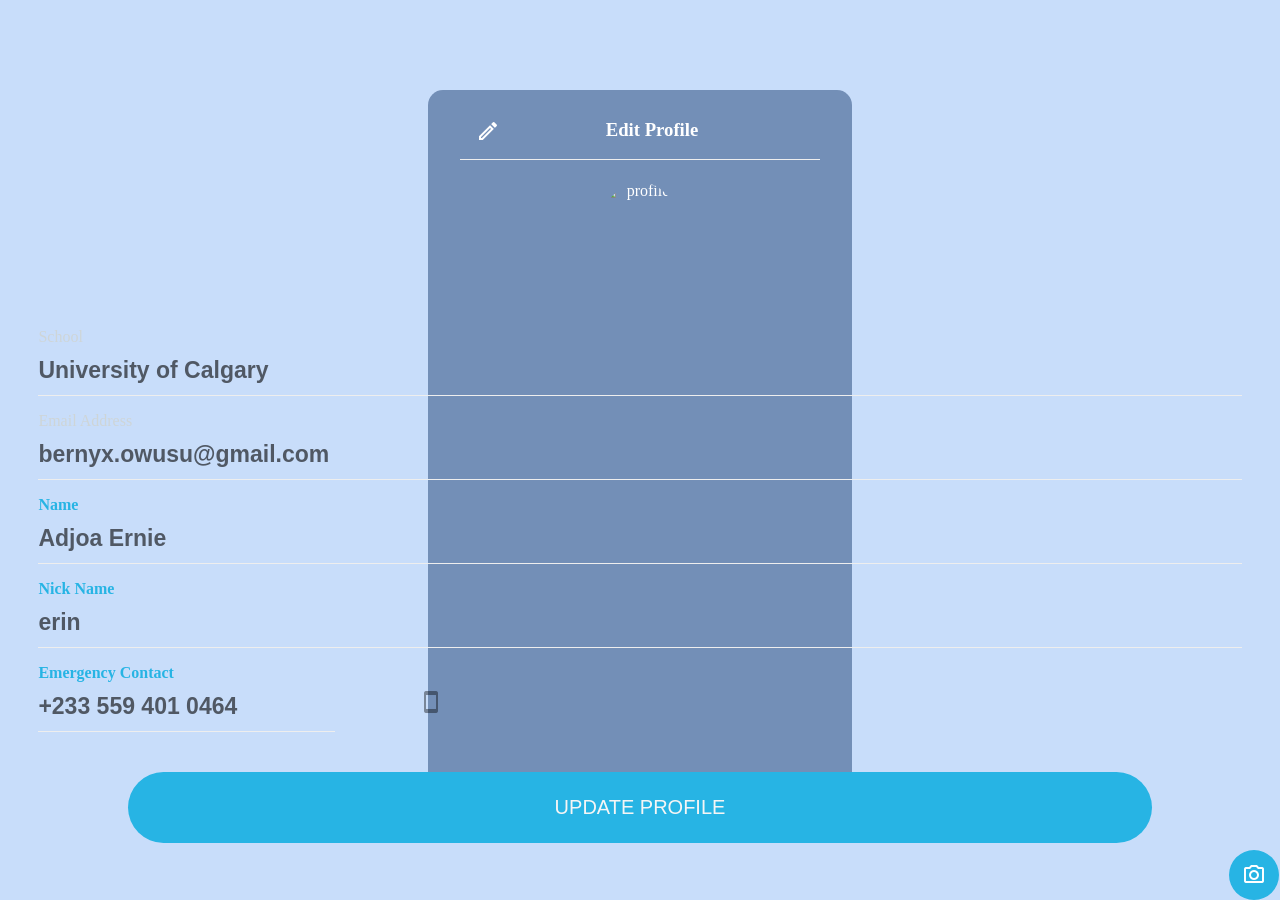
==== updateProfile/index.html @ 31f63a9d "grid-flex" ====
<!DOCTYPE html>
<html lang="en">
  <head>
    <meta charset="UTF-8" />
    <meta name="viewport" content="width=device-width, initial-scale=1.0" />
    <title>Profile</title>
    <link rel="stylesheet" href="./index.css" />
    <link
      rel="stylesheet"
      href="https://fonts.googleapis.com/icon?family=Material+Icons+Outlined"
    />
  </head>
  <body>
    <div class="profileContainer">
      <div class="profile">
        <div class="header">
          <span class="material-icons-outlined">create </span>
          <h3>Edit Profile</h3>
          <div></div>
        </div>
        <div class="imageContainer">
          <div class="img-profile">

            <img
            class="img"
            alt="profile"
            src="https://images.unsplash.com/photo-1574701148212-8518049c7b2c?ixlib=rb-4.0.3&ixid=M3wxMjA3fDB8MHxzZWFyY2h8Mnx8YmVhdXRpZnVsJTIwZ2lybHN8ZW58MHx8MHx8fDA%3D&w=1000&q=80"
            />
          
          </div>
          
          
          <div class="iconDiv">
            <div class="blueCircle">
              <span class="material-icons-outlined icon"> photo_camera </span>
            </div>
          </div>
        </div>
        <!-- form -->
        <div id="formContainer">
          <form>
            <div class="info">
              <label for="school">School</label>
              <input type="text" id="school" value="University of Calgary" />
            </div>
            <div class="info">
              <label for="email">Email Address</label>
              <input type="text" id="email" value="bernyx.owusu@gmail.com" />
            </div>
            <div class="info">
              <label for="name" class="blueName">Name</label>
              <input type="text" id="name" value="Adjoa Ernie" />
            </div>
            <div class="info">
              <label for="nick" class="blueName">Nick Name</label>
              <input type="text" id="nick" value="erin" />
            </div>
            <div class="info">
              <label for="cnt" class="blueName">Emergency Contact</label>
              <div class="phoneBox">
                <input type="text" id="cnt" value="+233 559 401 0464" />
                <span class="material-icons-outlined phone"> smartphone </span>
              </div>
            </div>
            <button type="button">Update profile</button>
          </form>
        </div>
      </div>
    </div>
  </body>
</html>
---- updateProfile/index.css ----
* {
  box-sizing: border-box;
  margin: 0;
  padding: 0;
}

body{
  width: 100%;
  height: 100vh;
  overflow: hidden;
  padding: 0;
  margin: 0;
  /* padding: 6rem; */
}


.profileContainer {
  width: 100%;
  height: 100vh;
  background-color: #c8ddfa;
  display: flex;
  justify-content: center;
  align-items: center;
  overflow: hidden;
  margin: 0 auto;
  padding: 6rem;

}

.profile {
  width: 39%;
  background-color: #738fb7;
  color: white;
  height: 80vh;

  padding:0.8rem 2rem;

  border-radius: 15px;

}

.imageContainer {
  margin-top: 1.8rem;
  /* height: max-content; */
  text-align: center;
  margin: 0 auto;
  width: 40%;
  height: 9rem;
}
.img-profile {
  display: flex;
  justify-content: center;
  align-items: center;
  width: 100%;
  height: 100%;
  padding: 1rem 2rem;
}
.img {
  width: 100px;
  height: 100px;
  border-radius: 50%;
  object-fit: cover;
}

.blueCircle {
  width: 50px;
  height: 50px;
  background-color: #27b4e4;
  border-radius: 50%;
  display: flex;
  align-items: center;
  justify-content: center;
}

.iconDiv {
  position: absolute;
  bottom: 0;
  right: 1px;
}

.icon {
  color: #fff;
}

.header {
  position: relative;
  top: 0;
  left: 0;
  width: 100%;
  display: flex;
  justify-content: space-between;
  border-bottom: 1px solid #eee;
  padding: 1rem;
}

form {
  position: absolute;

  top: 20rem;
  right: 0;
  bottom: 0;
  width: 100%;
  height: auto;
  display: flex;
  flex-direction: column;
  align-items: center;
}

.info {
  display: flex;
  flex-direction: column;
  width: 100%;
  padding: 0.5rem 2.4rem;
}

input {
  height: 50px;
  background-color: transparent;
  border: none;
  outline: none;
  font-size: 23px;
  font-weight: 600;
  color: rgba(0, 0, 0, 0.6);
  border-bottom: 0.001px solid #eee;
}

button {
  margin-top: 2rem;
  width: 80%;
  padding: 1.5rem;
  border-radius: 50px;
  border: none;
  cursor: pointer;
  background-color: #27b4e4;
  color: whitesmoke;
  font-size: 20px;
  text-transform: uppercase;
  font-weight: 500;
}

label {
  color: #ced5d7;
}

.blueName {
  color: #27b4e4;
  font-weight: 600;
}
.phone {
  color: rgba(0, 0, 0, 0.4);
  margin-left: 5rem;
}
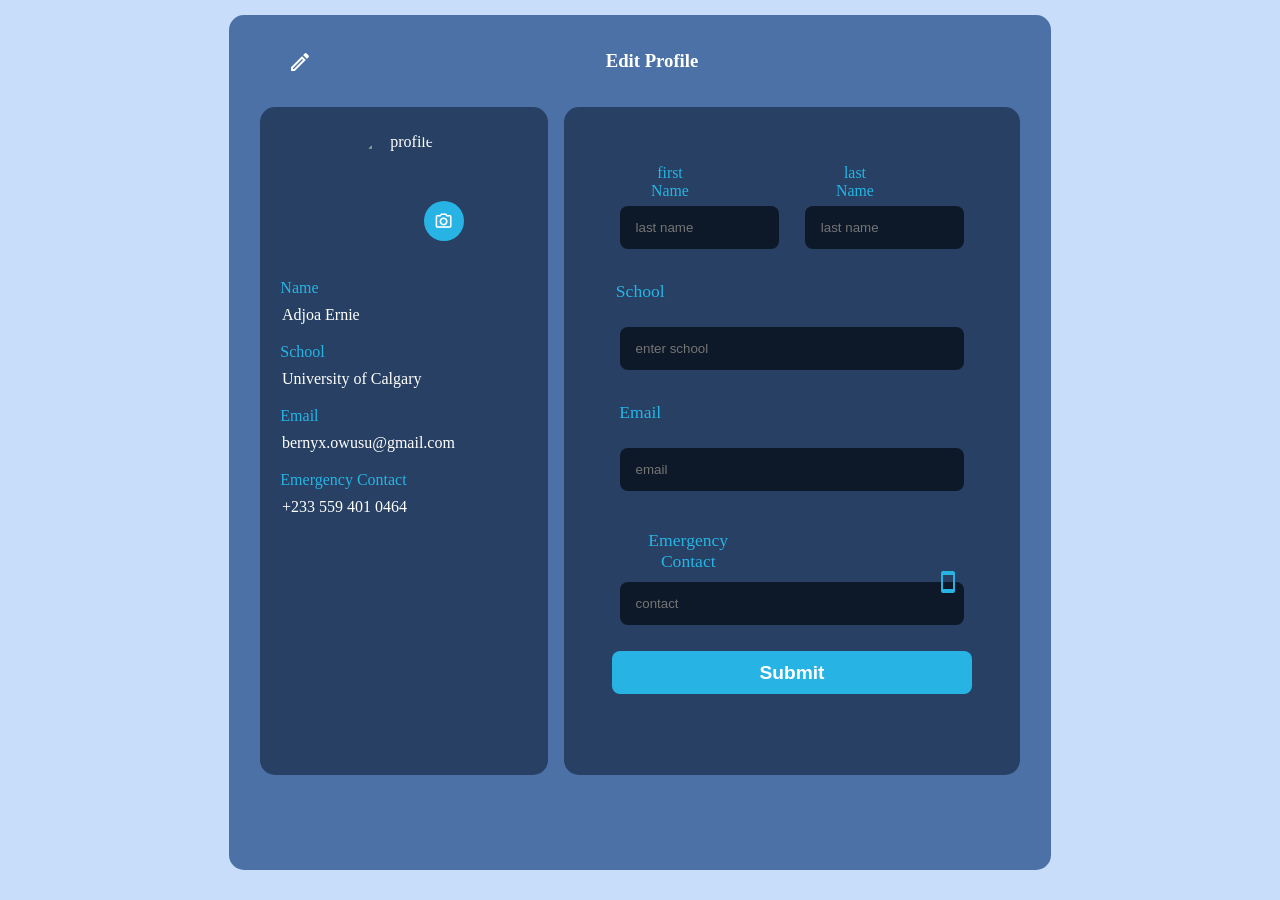
==== commit 9081a3fc: "grid-flex" ====
--- a/updateProfile/index.html
+++ b/updateProfile/index.html
@@ -18,54 +18,120 @@
           <h3>Edit Profile</h3>
           <div></div>
         </div>
-        <div class="imageContainer">
-          <div class="img-profile">
+          <!-- --------------- grid template --------------------- -->
+          <div class="aside">
+                <!-- --------------------left ----------------------- -->
+            <div class="profile-control">
+              <!-- --------------------- image----------------------- -->
+              <div class="imageContainer">
+                <div class="img-profile">
+                  <img
+                  class="image"
+                  alt="profile"
+                  src="https://images.unsplash.com/photo-1574701148212-8518049c7b2c?ixlib=rb-4.0.3&ixid=M3wxMjA3fDB8MHxzZWFyY2h8Mnx8YmVhdXRpZnVsJTIwZ2lybHN8ZW58MHx8MHx8fDA%3D&w=1000&q=80"
+                  />
+                  <div class="iconDiv">
+                    <div class="blueCircle">
+                      <span class="material-icons-outlined icon"> photo_camera </span>
+                    </div>
+                  </div>
+                </div>
+                </div>
+                
+                <div class="profile-info">
+                 
+                  <div class="info-edit">
+                    <div class="info">
+                    <label for="name" class="info-label">Name</label>
+                    <span type="text" id="name" class="info"> Adjoa Ernie</span>
+                  </div>
 
-            <img
-            class="img"
-            alt="profile"
-            src="https://images.unsplash.com/photo-1574701148212-8518049c7b2c?ixlib=rb-4.0.3&ixid=M3wxMjA3fDB8MHxzZWFyY2h8Mnx8YmVhdXRpZnVsJTIwZ2lybHN8ZW58MHx8MHx8fDA%3D&w=1000&q=80"
-            />
-          
+                </div>
+               
+                <div class="info-edit">
+                  <div class="info">
+                  <label for="school" class="info-label">School</label>
+                  <span type="text" id="school" class="info"> University of Calgary</span>
+                </div>
+              </div>
+              <div class="info-edit">
+                <div class="info">
+                  <label for="email" class="info-label">Email</label>
+                  <span type="text" id="email" class="info"> bernyx.owusu@gmail.com</span>
+                </div>
+              </div>
+                <div class="info-edit">
+                  <div class="info">
+                  <label for="contact" class="info-label">Emergency Contact</label>
+                  <span type="text" id="contact" class="info"> +233 559 401 0464</span>
+                </div>
+              </div>
+         
+           
+              </div>
+
+
+              <!-- ------------------------------- end of profile info ------------------------------ -->
+
+
+
+              </div>
+
+            <!-- --------------------right ------------------------- -->
+            <div class="edit-profile">
+                <form action="#">
+                  <div class="grid-col">
+                    <div class="form-control ">
+                      <label for="name" class="info-label">first Name</label>
+                      <input type="text" id="name" placeholder="last name" />
+                      
+                    </div>
+                    <div class="form-control ">
+                      <label for="name" class="info-label">last Name</label>
+                      <input type="text" id="name" placeholder="last name" />
+                      
+                    </div>
+                    
+                  </div>
+                  <div class="form-control">
+                    <label for="school" class="info-label"> School</label>
+                    <input type="text" id="name" placeholder="enter school" />
+
+                  </div>
+
+                  <div class="form-control">
+                    <label for="email" class="info-label"> Email</label>
+                    <input type="text" id="email" placeholder="email" />
+
+                  </div>
+
+                  <div class="form-control contact">
+                    <label for="contact" class="info-label last-child"> Emergency Contact</label>
+                    <input type="text" id="contact" placeholder="contact" />
+                    <span class="material-icons-outlined phone"> smartphone </span>
+                  </div>
+
+                    <button class="submit-update" type="button"> Submit</button>
+                </form>
+
+            </div>
+
+            <div class="fake-height"></div>
           </div>
-          
-          
-          <div class="iconDiv">
-            <div class="blueCircle">
-              <span class="material-icons-outlined icon"> photo_camera </span>
+
+          <!-- ......................... trick upload image ..................... -->
+          <div class="upload trick-upload">
+            <input type="file" id="file" />
             </div>
-          </div>
-        </div>
-        <!-- form -->
-        <div id="formContainer">
-          <form>
-            <div class="info">
-              <label for="school">School</label>
-              <input type="text" id="school" value="University of Calgary" />
-            </div>
-            <div class="info">
-              <label for="email">Email Address</label>
-              <input type="text" id="email" value="bernyx.owusu@gmail.com" />
-            </div>
-            <div class="info">
-              <label for="name" class="blueName">Name</label>
-              <input type="text" id="name" value="Adjoa Ernie" />
-            </div>
-            <div class="info">
-              <label for="nick" class="blueName">Nick Name</label>
-              <input type="text" id="nick" value="erin" />
-            </div>
-            <div class="info">
-              <label for="cnt" class="blueName">Emergency Contact</label>
-              <div class="phoneBox">
-                <input type="text" id="cnt" value="+233 559 401 0464" />
-                <span class="material-icons-outlined phone"> smartphone </span>
-              </div>
-            </div>
-            <button type="button">Update profile</button>
-          </form>
-        </div>
+
+          <!-- --------------------- end of grid template ----------------------- -->
+
+
+
+
+     
       </div>
     </div>
+      <script src="./main.js"></script>
   </body>
-</html>
+</html>
--- a/updateProfile/index.css
+++ b/updateProfile/index.css
@@ -15,6 +15,7 @@
 
 
 .profileContainer {
+  
   width: 100%;
   height: 100vh;
   background-color: #c8ddfa;
@@ -23,41 +24,82 @@
   align-items: center;
   overflow: hidden;
   margin: 0 auto;
-  padding: 6rem;
+  padding: 0.8rem 0.5rem;
 
 }
 
 .profile {
-  width: 39%;
-  background-color: #738fb7;
-  color: white;
-  height: 80vh;
-
-  padding:0.8rem 2rem;
+  margin-top: -1rem;
+
+  width: 65%;
+  background-color: #4b71a6;
+  color: white;
+  height: 95vh;
 
   border-radius: 15px;
-
-}
+  padding: 1.2rem 1.7rem;
+
+
+}
+.profile .header {
+  position: relative;
+  top: 0;
+  left: 0;
+  width: 100%;
+  display: flex;
+  justify-content: space-between;
+  padding: 1rem 2rem;
+}
+
+.profile .aside{
+  
+  display: grid;
+  grid-template-columns: 18rem auto;
+  grid-gap: 1rem;
+  width: 100%;
+  height: 94%;
+  padding:1.1rem 0.2rem;
+  text-align: center;
+  align-items: center;
+
+}
+
+.profile .aside .profile-control{
+  width: 100%;
+  height: 100%;
+  background-color: #274063;
+  border-radius: 15px;
+  padding: 1rem 0.2rem;
+  position: relative;
+  color: white;
+
+}
+
+
 
 .imageContainer {
-  margin-top: 1.8rem;
+  margin-top: -1.8rem;
   /* height: max-content; */
-  text-align: center;
-  margin: 0 auto;
-  width: 40%;
+  margin: 0 auto;
+  width: 100%;
   height: 9rem;
+  display: flex;
+  justify-content: center;
+  align-items: center;
 }
 .img-profile {
-  display: flex;
-  justify-content: center;
-  align-items: center;
-  width: 100%;
-  height: 100%;
+  margin-top: -1.8rem;
+  position: relative;
+  display: flex;
+  justify-content: center;
+  align-items: center;
+  width: 100%;
+  height: 50%;
   padding: 1rem 2rem;
 }
-.img {
-  width: 100px;
-  height: 100px;
+ div.img-profile img.image {
+  width: 6rem;
+  height: 6em;
   border-radius: 50%;
   object-fit: cover;
 }
@@ -74,79 +116,215 @@
 
 .iconDiv {
   position: absolute;
-  bottom: 0;
-  right: 1px;
+  bottom: -1.8rem;
+  right: 4.7rem;
+  scale: 0.8;
+  cursor: pointer;
 }
 
 .icon {
   color: #fff;
 }
 
-.header {
-  position: relative;
+.profile-control .profile-info{
+  width: 100%;
+  height: 100%;
+  border-radius: 15px;
+  padding: 0.3rem 0.8rem;
+  /* position: relative; */
+  color: white;
+  margin: 0 auto;
+  /* display: none; */
+  
+}
+
+.profile-control .profile-info .info-edit{
+  display: flex;
+  align-items: center;
+  width: 100%;
+  height: 4rem;
+  padding: 0.3rem 0.8rem;
+  
+
+}
+
+.profile-control .profile-info .info-edit .info{
+  display: flex;
+  grid-gap: 0.3rem;
+  width: 100%;
+  margin: 0.2rem 02rem;
+  padding: 0;
+  height: 100%;
+  color: white;
+  position: relative;
+
+}
+
+
+ div.profile-control div.profile-info div.info-edit div.info label.info-label{
+  display: flex;
+  align-items: center;
+  gap: 0.5rem;
+  width: 100%;
+  height: 100%;
+  position: absolute;
+  left:  2.7rem;
+  top: -1rem;
+  color: white;
+  transform: translateX(-50%);
+  font-size: 1rem;
+  color: #27b4e4;
+}
+ div.profile-control div.profile-info div.info-edit div.info span {
+
+  display: flex;
+  align-items: center;
+  gap: 0.5rem;
+  width: 100%;
+  height: 100%;
+  position: absolute;
+  left: 0.8rem;
+  top: 0.5rem;
+  color: white;
+  transform: translateX(-50%);
+  font-size: 1rem;
+
+  
+
+}
+
+
+div.profile div.aside div.edit-profile {
+ 
+  width: 100%;
+  height: 100%;
+  background-color: #274063;
+  border-radius: 15px;
+  padding: 1rem 2rem;
+  color: white;
+  display: flex;
+  justify-content: center;
+  align-items: center;
+  margin: 0 auto;
+}
+
+div.profile div.aside div.edit-profile form {
+  width: 100%;
+  height: 100%;
+  padding: 1rem 0.8rem;
+  text-align: center;
+  margin: 0 auto;
+
+}
+div.profile div.aside div.edit-profile form .grid-col{
+  display: grid;
+  grid-template-columns: 1fr 1fr;
+  grid-gap: 0.2rem;
+  width: 100%;
+}
+div.profile div.aside div.edit-profile form .grid-col .form-control label{
+  display: flex;
+  justify-content: space-between;
+  align-items: center;
+  width: 100%;
+  transform: translateX(-17%);
+  font-size: 0.9rem;
+  height:100% ;
+  scale: 1.1;
+
+}
+
+
+div.profile div.aside div.edit-profile form .form-control{
+  width: 100%;
+  height: 12vh;
+  text-align: center;
+  margin: 0 auto;
+  padding: 0.4rem 0.7rem;
+  display: grid;
+  grid-template-rows: 1fr 1fr;
+  margin-top: 0.8rem;
+
+}
+
+div.profile div.aside div.edit-profile form .form-control label{
+  color: #27b4e4;
+  font-size: 1.1rem;
+  transform: translateX(-44%);
+  padding: 0.1rem 3.2rem;
+  transition: all 0.3s ease-in-out;
+
+}
+
+div.profile div.aside div.edit-profile form .form-control label:focus{
+  font-size: 1rem;
+}
+
+
+div.profile div.aside div.edit-profile form .form-control input{
+  border: none;
+  border-bottom: 3px;
+  
+  width: 100%;
+  height: 2.7rem;
+  outline:none;
+  border-radius: 8px;
+  padding: 0 1rem;
+  background-color: #0d1828;
+  color: white;
+}
+
+div.profile div.aside div.edit-profile form .form-control input:focus{
+  outline:none; 
+}
+
+div.profile div.aside div.edit-profile form div.form-control label.info-label.last-child {
+  padding: 0.6rem 8.2rem;
+  position: relative;
+  left: 3rem;
+}
+
+ div.profile div.aside div.edit-profile form div.form-control.contact {
+  position: relative;
+}
+
+div.profile div.aside div.edit-profile form div.form-control.contact span {
+position: absolute;
+top: 3.5rem;
+right: 1rem;
+  color: #27b4e4;
+}
+
+.fake-height{
+  width: 100%;
+}
+
+ div.profile div.aside div.edit-profile form button.submit-update {
+  width: 98%;
+  height: 2.7rem;
+  border-radius: 8px;
+  background-color: #27b4e4;
+  color: white;
+  font-size: 1.2rem;
+  font-weight: 600;
+  border: none;
+  outline: none;
+  margin-top: 1rem;
+  cursor: pointer;
+  transition: all 0.3s ease-in-out;
+  margin-top: 1.8rem;
+}
+
+div.profile div.aside div.edit-profile form button.submit-update:hover {
+  background-color: rgb(230, 230, 230);
+  color: #27b4e4;
+}
+
+.trick-upload{
+  width: 50%;
+  height: 4rem;
+  position: absolute;
   top: 0;
   left: 0;
-  width: 100%;
-  display: flex;
-  justify-content: space-between;
-  border-bottom: 1px solid #eee;
-  padding: 1rem;
-}
-
-form {
-  position: absolute;
-
-  top: 20rem;
-  right: 0;
-  bottom: 0;
-  width: 100%;
-  height: auto;
-  display: flex;
-  flex-direction: column;
-  align-items: center;
-}
-
-.info {
-  display: flex;
-  flex-direction: column;
-  width: 100%;
-  padding: 0.5rem 2.4rem;
-}
-
-input {
-  height: 50px;
-  background-color: transparent;
-  border: none;
-  outline: none;
-  font-size: 23px;
-  font-weight: 600;
-  color: rgba(0, 0, 0, 0.6);
-  border-bottom: 0.001px solid #eee;
-}
-
-button {
-  margin-top: 2rem;
-  width: 80%;
-  padding: 1.5rem;
-  border-radius: 50px;
-  border: none;
-  cursor: pointer;
-  background-color: #27b4e4;
-  color: whitesmoke;
-  font-size: 20px;
-  text-transform: uppercase;
-  font-weight: 500;
-}
-
-label {
-  color: #ced5d7;
-}
-
-.blueName {
-  color: #27b4e4;
-  font-weight: 600;
-}
-.phone {
-  color: rgba(0, 0, 0, 0.4);
-  margin-left: 5rem;
-}
+  visibility: hidden;
+}
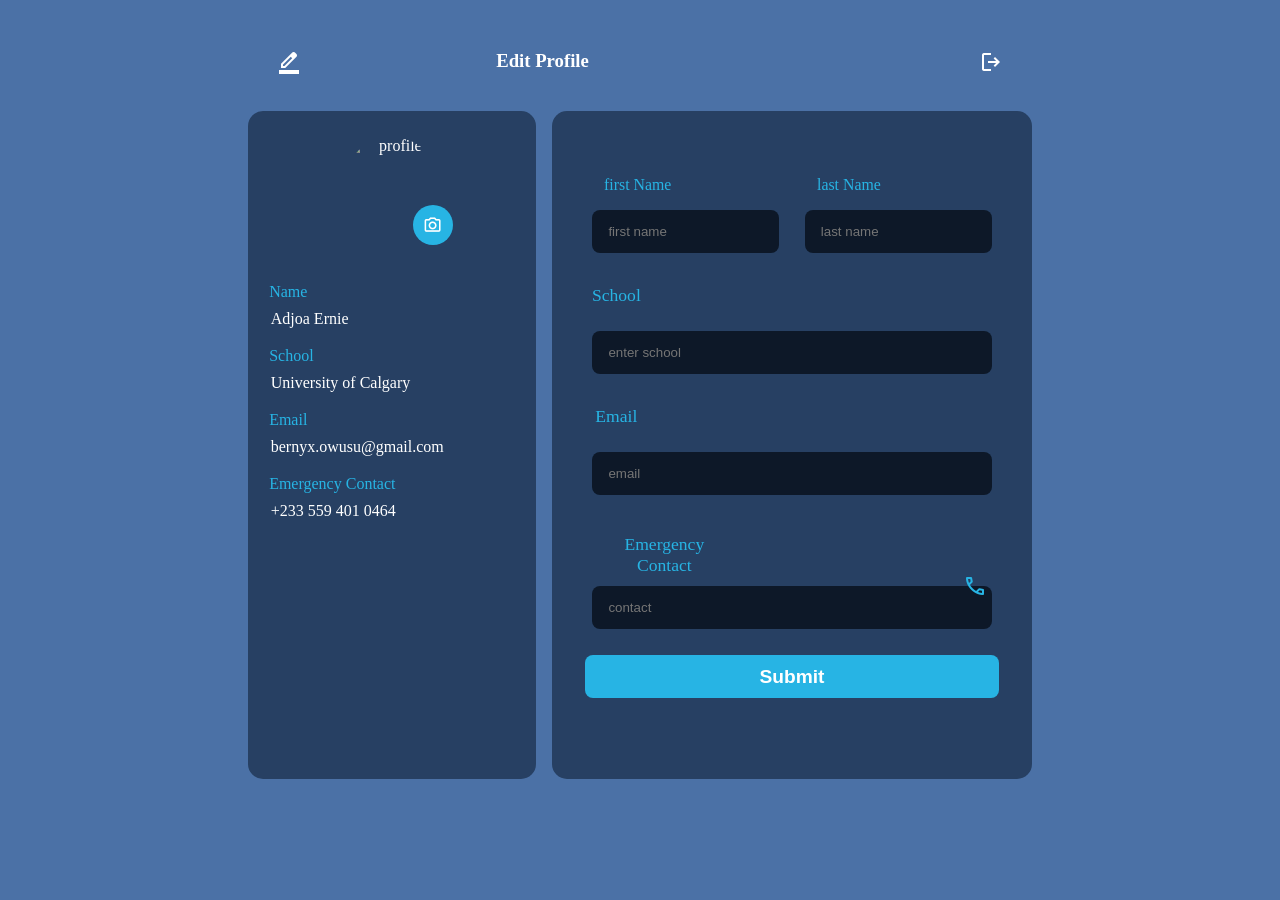
==== commit b57d4cbd: "window.location, adding and removing classes" ====
--- a/updateProfile/index.html
+++ b/updateProfile/index.html
@@ -3,135 +3,166 @@
   <head>
     <meta charset="UTF-8" />
     <meta name="viewport" content="width=device-width, initial-scale=1.0" />
+    <meta author="Adjoa Owusu" />
+    <meta
+      name="description"
+      content="A simple profile page with a side navigation bar"
+    />
     <title>Profile</title>
-    <link rel="stylesheet" href="./index.css" />
     <link
       rel="stylesheet"
       href="https://fonts.googleapis.com/icon?family=Material+Icons+Outlined"
     />
+    <link
+      rel="stylesheet"
+      href="https://fonts.googleapis.com/css2?family=Material+Symbols+Outlined:opsz,wght,FILL,GRAD@48,400,0,0"
+    />
+    <!-- favicon -->
+    <link rel="apple-touch-icon" href="./DIV-LoGo.png" />
+    <link rel="stylesheet" href="./index.css" />
+    <link rel="stylesheet" href="./media.css" />
   </head>
   <body>
     <div class="profileContainer">
       <div class="profile">
         <div class="header">
-          <span class="material-icons-outlined">create </span>
+          <span class="material-symbols-outlined"> border_color </span>
           <h3>Edit Profile</h3>
           <div></div>
+          <div class="logout">
+          <span class="material-symbols-outlined"> logout</span>
+
+          </div>
         </div>
-          <!-- --------------- grid template --------------------- -->
-          <div class="aside">
-                <!-- --------------------left ----------------------- -->
-            <div class="profile-control">
-              <!-- --------------------- image----------------------- -->
-              <div class="imageContainer">
-                <div class="img-profile">
-                  <img
+
+      
+        <!-- --------------- grid template --------------------- -->
+        <div class="aside">
+          <!-- --------------------left ----------------------- -->
+          <div class="profile-control">
+            <!-- --------------------- image----------------------- -->
+            <div class="imageContainer">
+              <div class="img-profile">
+                <img
                   class="image"
+                  id="image"
                   alt="profile"
                   src="https://images.unsplash.com/photo-1574701148212-8518049c7b2c?ixlib=rb-4.0.3&ixid=M3wxMjA3fDB8MHxzZWFyY2h8Mnx8YmVhdXRpZnVsJTIwZ2lybHN8ZW58MHx8MHx8fDA%3D&w=1000&q=80"
-                  />
-                  <div class="iconDiv">
-                    <div class="blueCircle">
-                      <span class="material-icons-outlined icon"> photo_camera </span>
-                    </div>
+                />
+                <div class="iconDiv">
+                  <div class="blueCircle">
+                    <span class="material-icons-outlined icon">
+                      photo_camera
+                    </span>
                   </div>
                 </div>
+              </div>
+            </div>
+
+            <div class="profile-info">
+              <div class="info-edit">
+                <div class="info">
+                  <label for="name" class="info-label">Name</label>
+                  <span type="text" id="name" class="info"> Adjoa Ernie</span>
                 </div>
-                
-                <div class="profile-info">
-                 
-                  <div class="info-edit">
-                    <div class="info">
-                    <label for="name" class="info-label">Name</label>
-                    <span type="text" id="name" class="info"> Adjoa Ernie</span>
-                  </div>
+              </div>
 
-                </div>
-               
-                <div class="info-edit">
-                  <div class="info">
+              <div class="info-edit">
+                <div class="info">
                   <label for="school" class="info-label">School</label>
-                  <span type="text" id="school" class="info"> University of Calgary</span>
+                  <span type="text" id="school" class="info">
+                    University of Calgary</span
+                  >
                 </div>
               </div>
               <div class="info-edit">
                 <div class="info">
                   <label for="email" class="info-label">Email</label>
-                  <span type="text" id="email" class="info"> bernyx.owusu@gmail.com</span>
+                  <span type="text" id="email" class="info">
+                    bernyx.owusu@gmail.com</span
+                  >
                 </div>
               </div>
-                <div class="info-edit">
-                  <div class="info">
-                  <label for="contact" class="info-label">Emergency Contact</label>
-                  <span type="text" id="contact" class="info"> +233 559 401 0464</span>
+              <div class="info-edit">
+                <div class="info">
+                  <label for="contact" class="info-label"
+                    >Emergency Contact</label
+                  >
+                  <span type="text" id="contact" class="info">
+                    +233 559 401 0464</span
+                  >
                 </div>
               </div>
-         
-           
+
+              <!-- <script>
+
+                 const tr =  $('table#transactions');
+                  
+                  tr.addEventListener('click', function(event){
+                    event.preventDefault();
+
+                    window.location.href = "./transactions/index.html";
+                  }); 
+
+              </script> -->
+            </div>
+
+            <!-- ------------------------------- end of profile info ------------------------------ -->
+          </div>
+
+          <!-- --------------------right ------------------------- -->
+          <div class="edit-profile">
+            <form action="#">
+              <div class="grid-col">
+                <div class="form-control">
+                  <label for="name" class="info-label">first Name</label>
+                  <input type="text" id="firstname" placeholder="first name" />
+                </div>
+                <div class="form-control">
+                  <label for="name" class="info-label">last Name</label>
+                  <input type="text" id="lastname" placeholder="last name" />
+                </div>
+              </div>
+              <div class="form-control">
+                <label for="school" class="info-label"> School</label>
+                <input type="text" id="school" placeholder="enter school" />
               </div>
 
-
-              <!-- ------------------------------- end of profile info ------------------------------ -->
-
-
-
+              <div class="form-control">
+                <label for="email" class="info-label"> Email</label>
+                <input type="text" id="email" placeholder="email" />
               </div>
 
-            <!-- --------------------right ------------------------- -->
-            <div class="edit-profile">
-                <form action="#">
-                  <div class="grid-col">
-                    <div class="form-control ">
-                      <label for="name" class="info-label">first Name</label>
-                      <input type="text" id="name" placeholder="last name" />
-                      
-                    </div>
-                    <div class="form-control ">
-                      <label for="name" class="info-label">last Name</label>
-                      <input type="text" id="name" placeholder="last name" />
-                      
-                    </div>
-                    
-                  </div>
-                  <div class="form-control">
-                    <label for="school" class="info-label"> School</label>
-                    <input type="text" id="name" placeholder="enter school" />
+              <div class="form-control contact">
+                <label for="contact" class="info-label last-child">
+                  Emergency Contact</label
+                >
+                <input
+                  type="text"
+                  id="contact"
+                  placeholder="contact"
+                  required
+                />
+                <span class="material-symbols-outlined"> call </span>
+              </div>
 
-                  </div>
-
-                  <div class="form-control">
-                    <label for="email" class="info-label"> Email</label>
-                    <input type="text" id="email" placeholder="email" />
-
-                  </div>
-
-                  <div class="form-control contact">
-                    <label for="contact" class="info-label last-child"> Emergency Contact</label>
-                    <input type="text" id="contact" placeholder="contact" />
-                    <span class="material-icons-outlined phone"> smartphone </span>
-                  </div>
-
-                    <button class="submit-update" type="button"> Submit</button>
-                </form>
-
-            </div>
-
-            <div class="fake-height"></div>
+              <button class="submit-update" type="button">Submit</button>
+            </form>
           </div>
 
-          <!-- ......................... trick upload image ..................... -->
-          <div class="upload trick-upload">
-            <input type="file" id="file" />
-            </div>
+          <div class="fake-height"></div>
+        </div>
 
-          <!-- --------------------- end of grid template ----------------------- -->
+        <!-- ......................... trick upload image ..................... -->
+        <div class="upload trick-upload">
+          <input type="file" id="file" />
+        </div>
 
-
-
-
-     
+        <!-- --------------------- end of grid template ----------------------- -->
       </div>
     </div>
-      <script src="./main.js"></script>
+
+    <script src="./jquery.min.js"></script>
+    <script src="./main.js"></script>
   </body>
-</html>+</html>
--- a/updateProfile/index.css
+++ b/updateProfile/index.css
@@ -4,40 +4,45 @@
   padding: 0;
 }
 
+
 body{
   width: 100%;
   height: 100vh;
   overflow: hidden;
   padding: 0;
   margin: 0;
-  /* padding: 6rem; */
+}
+
+.scrollbar-hidden::-webkit-scrollbar {
+  display: none;
+}
+
+/* Hide scrollbar for IE, Edge add Firefox */
+.scrollbar-hidden {
+  -ms-overflow-style: none;
+  scrollbar-width: none; /* Firefox */
 }
 
 
 .profileContainer {
-  
   width: 100%;
   height: 100vh;
-  background-color: #c8ddfa;
-  display: flex;
-  justify-content: center;
-  align-items: center;
-  overflow: hidden;
+  background-color: #4b71a6;
+  display: flex;
+  justify-content: center;
+  align-items: center;
+   overflow: hidden;
   margin: 0 auto;
   padding: 0.8rem 0.5rem;
-
 }
 
 .profile {
   margin-top: -1rem;
-
   width: 65%;
-  background-color: #4b71a6;
   color: white;
   height: 95vh;
-
   border-radius: 15px;
-  padding: 1.2rem 1.7rem;
+  padding: 1.2rem 1rem;
 
 
 }
@@ -53,8 +58,8 @@
 
 .profile .aside{
   
-  display: grid;
-  grid-template-columns: 18rem auto;
+    display: grid;
+    grid-template-columns: 18rem auto;
   grid-gap: 1rem;
   width: 100%;
   height: 94%;
@@ -72,6 +77,7 @@
   padding: 1rem 0.2rem;
   position: relative;
   color: white;
+  transition: all 400ms ease-in-out;
 
 }
 
@@ -135,6 +141,8 @@
   color: white;
   margin: 0 auto;
   /* display: none; */
+  transition: all 400ms ease-in-out;
+
   
 }
 
@@ -200,12 +208,14 @@
   height: 100%;
   background-color: #274063;
   border-radius: 15px;
-  padding: 1rem 2rem;
-  color: white;
-  display: flex;
-  justify-content: center;
-  align-items: center;
-  margin: 0 auto;
+  padding: 1rem 1rem;
+  color: white;
+  display: flex;
+  justify-content: center;
+  align-items: center;
+  margin: 0 auto;
+  transition: all 400ms ease-in-out;
+
 }
 
 div.profile div.aside div.edit-profile form {
@@ -275,6 +285,7 @@
 }
 
 div.profile div.aside div.edit-profile form .form-control input:focus{
+
   outline:none; 
 }
 
@@ -294,6 +305,8 @@
 right: 1rem;
   color: #27b4e4;
 }
+
+
 
 .fake-height{
   width: 100%;
@@ -327,4 +340,22 @@
   top: 0;
   left: 0;
   visibility: hidden;
-}+}
+
+
+
+.d-flex {
+  display: flex;
+}
+
+.d-block{
+  display: block;
+}
+
+.d-none{
+  display: none;
+}
+
+.logout{
+  cursor: pointer;
+}
--- a/updateProfile/media.css
+++ b/updateProfile/media.css
@@ -0,0 +1,386 @@
+@media only screen and (max-width: 1200px){
+    /*Tablets [601px -> 1200px]*/
+}
+
+
+
+@media only screen and (max-width: 700px){
+	/*Big smartphones [426px -> 600px]*/
+	.profileContainer {
+  
+		
+		/* overflow: hidden; */
+		/* flex-direction: column; */
+		/* background-color: blueviolet; */
+	  }
+
+	  .profile {
+		
+		padding: 1.2rem 1.7rem;
+		display: flex;
+		justify-content: center;
+		align-items: center;
+		flex-direction: column;
+		/* background-color: yellow; */
+		position: relative;
+
+	  
+	  }
+
+
+	  .profile-control .profile-info .info-edit{
+		display: grid;
+		grid-template-columns: 1fr;
+		
+	  
+	  }
+	.profile .aside{
+		display: grid;
+		grid-template-columns: 1fr;
+		grid-gap: 1rem;
+
+	  
+	  }
+
+	  .profile .aside .profile-control{
+		width: 100%;
+		height: 100%;
+		/* background-color: red; */
+		border-radius: 15px;
+		padding: 1rem 0.2rem;
+		position: relative;
+		color: white;
+	  
+	  }
+
+	  .imageContainer {
+		margin-top: -1.8rem;
+		/* height: max-content; */
+		margin: 0 auto;
+		width: 100%;
+		height: 9rem;
+		display: flex;
+		justify-content: center;
+		align-items: center;
+		/* background-color: aquamarine; */
+	  }
+
+	
+
+	  .profile-control .profile-info .info-edit{
+		margin-top: 1.5rem;
+		display: grid;
+		grid-template-columns: 1fr;
+		
+		/* background-color: cadetblue; */
+	  
+	  }
+
+	  .profile-control .profile-info .info-edit .info{
+		width: 65%;
+		margin: 0.2rem 02rem;
+		position: relative;
+		left:10rem;
+		/* background-color: chocolate; */
+	  
+	  }
+
+	  .iconDiv {
+		position: absolute;
+		bottom: -2rem;
+		right: 19.5rem;
+	  }
+
+	
+	  div.profile div.aside div.edit-profile form .form-control{
+		/* width: 100%;
+		height: 12vh; */
+		padding: 0.4rem 0.7rem;
+		margin-top: 0.8rem;
+		display: flex;   
+		flex-direction: row;
+		text-align: left;
+	   /* background-color: aqua; */
+	   margin: unset;
+	   margin-top: unset;
+	   text-align: left;
+	  
+	  }
+
+
+	  /* div.profile div.aside div.edit-profile form .form-control{
+		width: 100%;
+		height: 12vh;
+		text-align: center;
+		margin: unset;
+		padding: 0.4rem 0.7rem;
+		display: grid;
+		grid-template-rows: 1fr 1fr 1fr;
+		margin-top: 0.8rem;
+	  
+	  } */
+
+
+	  div.profile div.aside div.edit-profile form .grid-col{
+		display: grid;
+		grid-template-columns: 1fr 1fr;
+		grid-gap: 0.2rem;
+		width: 100%;
+		/* background-color: aqua; */
+	  }
+
+	  div.profile div.aside div.edit-profile form .grid-col .form-control label{
+		display: flex;
+		justify-content: space-between;
+		align-items: center;
+		width: 5px;
+		transform: translateX(-42%);
+		font-size: 0.9rem;
+		height:unset;
+		scale: unset;
+	  }
+
+	  div.profile div.aside div.edit-profile form .grid-col .form-control input{
+		font-size: 0.9rem;
+		height:unset;
+		scale: unset;
+		width: 200px;
+	  }
+
+	  div.profile div.aside div.edit-profile form .form-control label{
+		font-size: 0.9rem;
+       width: 80px;
+       padding-top: 0.5rem;
+	   /* background-color: aqua; */
+	  }
+
+
+
+  div.profile div.aside div.edit-profile form div.form-control label.info-label.last-child {
+	padding: unset;
+	position: relative;
+	width: 130px;
+  }
+
+  div.profile div.aside div.edit-profile form div.form-control.contact span {
+	position: absolute;
+	top: 2.4%;
+	right: 1rem;
+	padding-top: 0.5rem;
+	}
+
+	  
+}
+
+
+
+@media only screen and (max-width: 425px){
+	/*Small smartphones [325px -> 425px]*/
+	.profileContainer {
+
+		/* overflow: hidden; */
+		margin: 0 auto;
+		padding: 0.8rem 0.5rem;
+		/* flex-direction: column; */
+		/* background-color: blueviolet; */
+	  }
+
+	  .profile {
+		margin-top: -1rem;
+		width: 65%;
+		background-color: #4b71a6;
+		color: white;
+		height: 140vh;
+		border-radius: 15px;
+		padding: 1.2rem 1.7rem;
+		display: flex;
+		justify-content: center;
+		align-items: center;
+		flex-direction: column;
+		/* background-color: yellow; */
+		position: relative;
+		background-color: pink;
+	  
+	  }
+
+	  .profile-control .profile-info .info-edit{
+		margin-top: 1.5rem;
+		display: flex;
+		align-items: center;
+		width: 100%;
+		height: 4rem;
+		padding: 0.3rem 0.8rem;
+		display: grid;
+		grid-template-columns: 1fr;
+		
+		/* background-color: cadetblue; */
+	  
+	  }
+
+	  .profile-control .profile-info .info-edit .info{
+		display: flex;
+		gap: 0.3rem;
+		width: 65%;
+		margin: 0.2rem 02rem;
+		padding: 0;
+		height: 100%;
+		color: white;
+		position: relative;
+		left: 6rem;
+		/* background-color: chocolate; */
+	  
+	  }
+
+	  /* .profile .header h3{
+		position: absolute;
+		top: rem;
+		float: inline-start;
+	  } */
+
+	  .profile-control .profile-info .info-edit{
+		margin-top: 1.5rem;
+		display: flex;
+		align-items: center;
+		width: 100%;
+		height: 4rem;
+		padding: 0.3rem 0.8rem;
+		display: grid;
+		grid-template-columns: 1fr;
+		
+		/* background-color: cadetblue; */
+		background-color: red;
+	  
+	  }
+
+	  .profile-control .profile-info .info-edit .info{
+		display: flex;
+		gap: 0.3rem;
+		width: 65%;
+		margin: 0.2rem 02rem;
+		padding: 0;
+		height: 100%;
+		color: white;
+		position: relative;
+		left: 6rem;
+		/* background-color: chocolate; */
+	  
+	  }
+
+	  /* .profile .header h3 {
+		   background-color: red;
+		   position: absolute;
+		   top: 5rem;
+		   left: 19rem;
+	  } */
+
+	  /* .profile .aside .profile-control{
+		width: 100%;
+		height: 100%;
+		background-color: #274063;
+		border-radius: 15px;
+		padding: 1rem 0.2rem;
+		position: relative;
+		color: white; */
+		/* background-color: aquamarine; */
+	  
+	  /* } */
+
+	  .img-profile {
+		margin-top: -1.8rem;
+		position: relative;
+		display: flex;
+		justify-content: center;
+		align-items: center;
+		width: 100%;
+		height: 50%;
+		padding: 1rem 2rem;
+		margin-top: 2rem;
+	  }
+
+	  .iconDiv {
+		position: absolute;
+		bottom: -2rem;
+		right: 11rem;
+		scale: 0.8;
+		cursor: pointer;
+	  }
+
+	  .profile .aside{
+  
+		display: grid;
+		grid-template-columns: 1fr;
+		grid-gap: 1rem;
+		/* width: 100%; */
+		height: 94%;
+		padding:1.1rem 0.2rem;
+		text-align: center;
+		align-items: center;
+		background-color: aliceblue;
+		background: gold;
+	  
+	  }
+
+	 
+
+	  div.profile div.aside div.edit-profile form .grid-col{
+		display: grid;
+		grid-template-columns: 1fr;
+		gap: 0.2rem;
+		width: unset;
+		/* background-color: pink; */
+	  }
+
+	  div.profile div.aside div.edit-profile form .form-control{
+		/* width: 100%;
+		height: 12vh; */
+		padding: 0.4rem 0.7rem;
+		margin-top: 0.8rem;
+		display: flex;   
+		flex-direction: row;
+		text-align: left;
+	   /* background-color: aqua; */
+	  
+	  }
+
+	  div.profile div.aside div.edit-profile form .grid-col .form-control label{
+	   width: 80px;
+		text-align: left;
+		transform: translateX(-40%);
+
+		
+	  }
+
+	  div.profile div.aside div.edit-profile form .form-control label{
+		font-size: 0.9rem;
+		
+       width: 80px;
+       padding-top: 0.5rem;
+	   /* background-color: aqua; */
+	  }
+
+	  
+
+div.profile div.aside div.edit-profile form .grid-col .form-control input{
+	
+	margin-top: 1.5rem;
+
+  
+  }
+
+
+  div.profile div.aside div.edit-profile form div.form-control label.info-label.last-child {
+	padding: unset;
+	position: relative;
+	width: 130px;
+	margin-top: 0.4rem;
+  }
+
+  div.profile div.aside div.edit-profile form div.form-control.contact span {
+	position: absolute;
+	top: 2.4%;
+	right: 1rem;
+	padding-top: 0.5rem;
+	}
+
+	
+}
